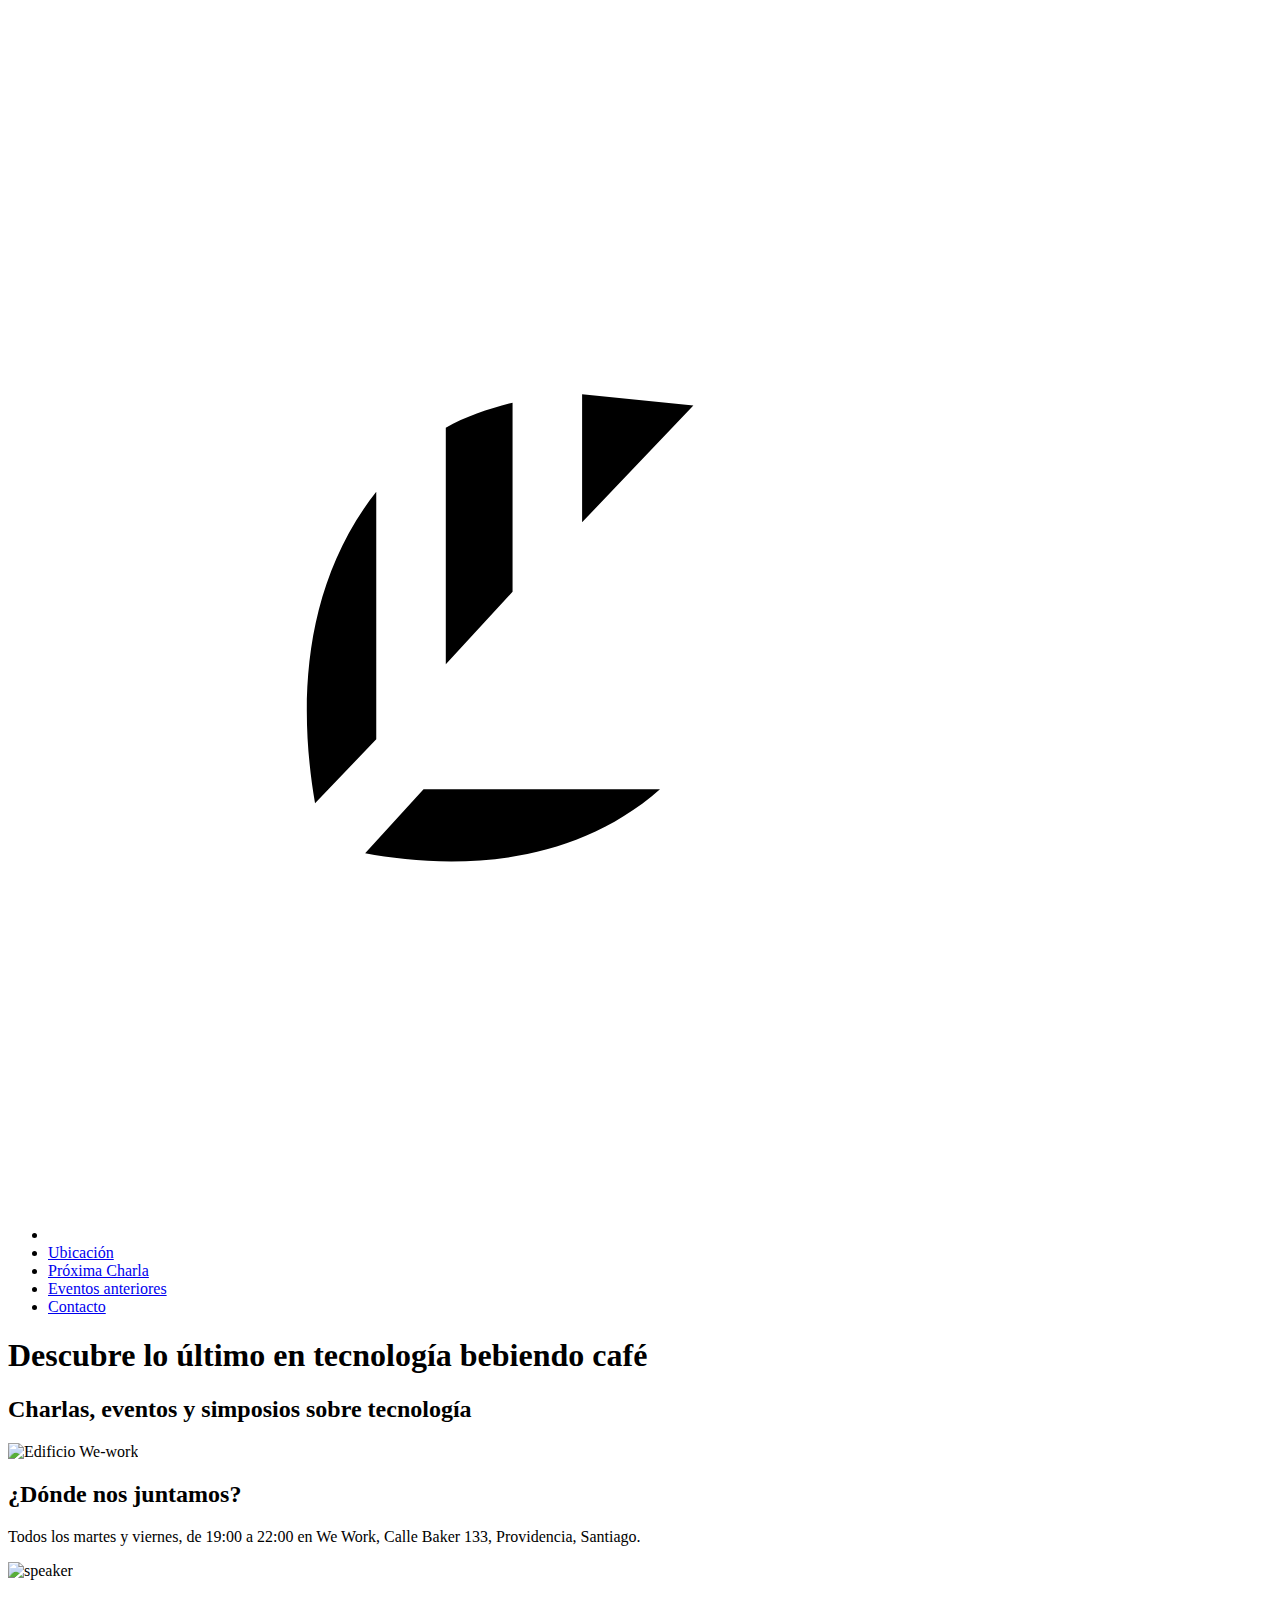
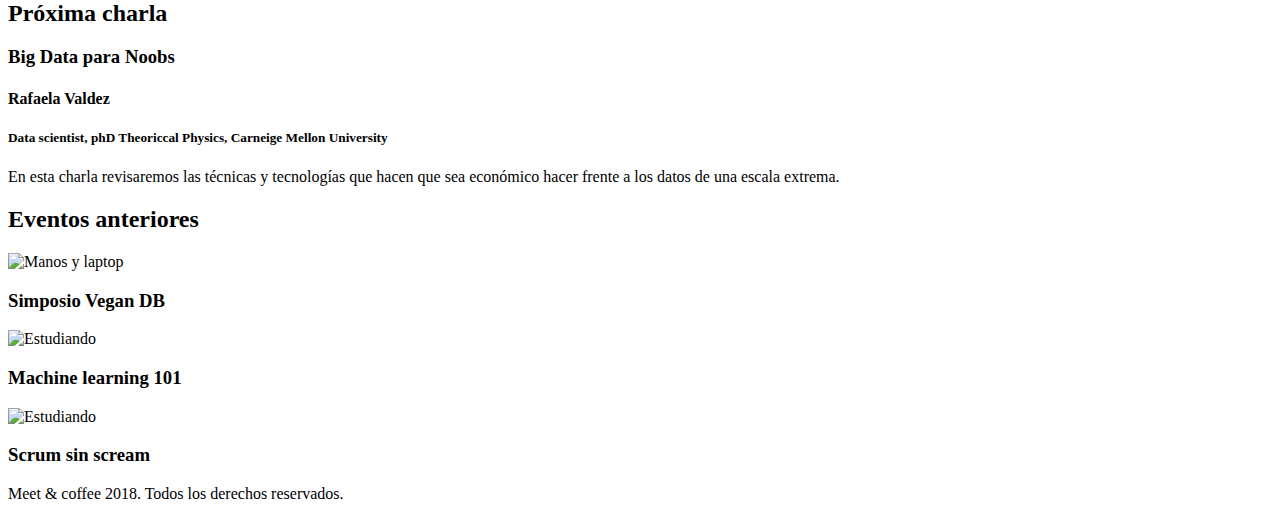
==== index.html @ 56f5ed04 "Add files via upload" ====
<!DOCTYPE html>
<html lang="en">

<head>
    <meta charset="UTF-8">
    <meta http-equiv="X-UA-Compatible" content="IE=edge">
    <meta name="viewport" content="width=device-width, initial-scale=1.0">
    <title>Meet & Coffee</title>
    <!-- <link href="https://fonts.googleapis.com/css2?family=Staatliches&display=swap" rel="stylesheet"> -->
    <link href="https://fonts.googleapis.com/css?family=Open+Sans:400,700,800" rel="stylesheet">
    <link rel="stylesheet" href="https://use.fontawesome.com/releases/v5.15.3/css/all.css" integrity="sha384-SZXxX4whJ79/gErwcOYf+zWLeJdY/qpuqC4cAa9rOGUstPomtqpuNWT9wdPEn2fk" crossorigin="anonymous">
    <link rel="preconnect" href="https://fonts.gstatic.com">
    <link rel="shortcut icon" type="image/png" href="./assets/img/favicon.png" />
    <link rel="stylesheet" href="assets/css/style.css">
    <meta name="author" content="Carlos Contreras A.">
    <meta name="description" content="Comparte tus conocimientos tomando café">
    <meta name="keywords" content="charlas, eventos, simposios, tecnología, co-work">
</head>


<body>

    <nav class="oscuro">
        <ul>
            <li class="icono">
                <a href="#inicio">
                    <svg xmlns="" viewBox="0 0 44 44"><path d="M11.8
                26l-2.2 2.3c-.5-2.9-.7-7.5 2.2-11.2V26zm-.4 4.1c2.7.5 7.2.7
                10.6-2.3h-8.5l-2.1
                2.3zm5.3-16.2c-.8.2-1.7.5-2.4.9v8.5l2.4-2.6v-6.8zm2.5-.3v4.6l4-4.2c-1.1-
                .3-2.5-.5-4-.4zM16 25.2h8.1c.4-.8.7-1.7.9-2.6h-6.6L16 25.2zm28-6.1V25c0
                4.3-3.3 7.8-7.4 7.8h-1.8v2.9c0 4.6-3.6 8.3-7.9 8.3h-19C3.6 44 0 40.3 0
                35.7V0h34.8v11.4h1.8c4.1 0 7.4 3.5 7.4
                7.7zm-16.2.9c.1-2.6-.4-5-.8-6.4-.2-.9-.4-1.4-.4-1.4s-.5-.2-1.4-.4c-1.4-.
                4-3.6-.9-6.1-.8-.8 0-1.7.1-2.5.3-.8.2-1.6.4-2.4.7-.9.4-1.7.8-2.5
                1.5-.6.5-1.1 1-1.6 1.6-4.5 5.4-3.4 12.5-2.6 15.5.2.9.4 1.4.4 1.4s.5.2
                1.4.4c2.8.8 9.6 2 14.7-2.7.6-.5 1.1-1.1 1.5-1.7.6-.8 1-1.7
                1.4-2.6.3-.8.5-1.7.7-2.6.1-1.1.2-1.9.2-2.8zm13.2-.9c0-2.6-2-4.6-4.4-4.6h
                -1.8v15.1h1.8c2.4 0 4.4-2.1 4.4-4.6v-5.9zM21 20h4.4c0-1.6-.1-3-.4-4.2L21
                20z"/></svg>
                </a>
            </li>
            <li><a href="#">Ubicación</a></li>
            <li><a href="#">Próxima Charla</a> </li>
            <li><a href="#">Eventos anteriores</a></li>
            <li><a href="#">Contacto</a></li>
        </ul>
    </nav>

    <header id="inicio" class="hero-section">
        <h1>Descubre lo último en tecnología bebiendo café</h1>
        <h2 id="subtitulo">Charlas, eventos y simposios sobre tecnología</h2>
    </header>

    <section id="Ubicación">
        <img src="assets/img/we-work.jpg" alt="Edificio We-work">
        <h2>¿Dónde nos juntamos?</h2>
        <p>Todos los martes y viernes, de 19:00 a 22:00 en We Work, Calle Baker 133, Providencia, Santiago.</p>
    </section>

    <section id="proxima-charla" class="sweet-brown">
        <div class="centrado">
            <img src="assets/img/speaker.jpg" alt="speaker" class="charla-speaker">
            <div class="charla-texto">
                <h2>Próxima charla</h2>
                <h3>Big Data para Noobs</h3>
                <h4>Rafaela Valdez</h4>
                <h5>Data scientist, phD Theoriccal Physics, Carneige Mellon University</h5>
                <p>En esta charla revisaremos las técnicas y tecnologías que hacen que sea económico hacer frente a los datos de una escala extrema.</p>
            </div>
        </div>
    </section>

    <section id="eventos">
        <h2>Eventos anteriores</h2>
        <article class="evento">
            <img src="assets/img/simposio-vegan.jpg" alt="Manos y laptop">
            <h3>Simposio Vegan DB</h3>
        </article>
        <article class="evento">
            <img src="assets/img/machine-learning.jpg" alt="Estudiando">
            <h3>Machine learning 101</h3>
        </article>
        <article class="evento">
            <img src="assets/img/scrum-sin-scream.jpg" alt="Estudiando">
            <h3>Scrum sin scream</h3>
        </article>
    </section>

    <footer id="contacto" class="oscuro">
        <a href="https://github.com" target="blank"><i class="fab fa-github-square fa-5x"></i></a>
        <a href="https://twitter.com" target="blank"><i class="fab fa-twitter-square fa-5x"></i></a>
        <a href="https://www.linkedin.com" target="blank"><i class="fab fa-linkedin fa-5x"></i></a>
        <p>Meet & coffee 2018. Todos los derechos reservados.</p>
    </footer>


</body>

</html>
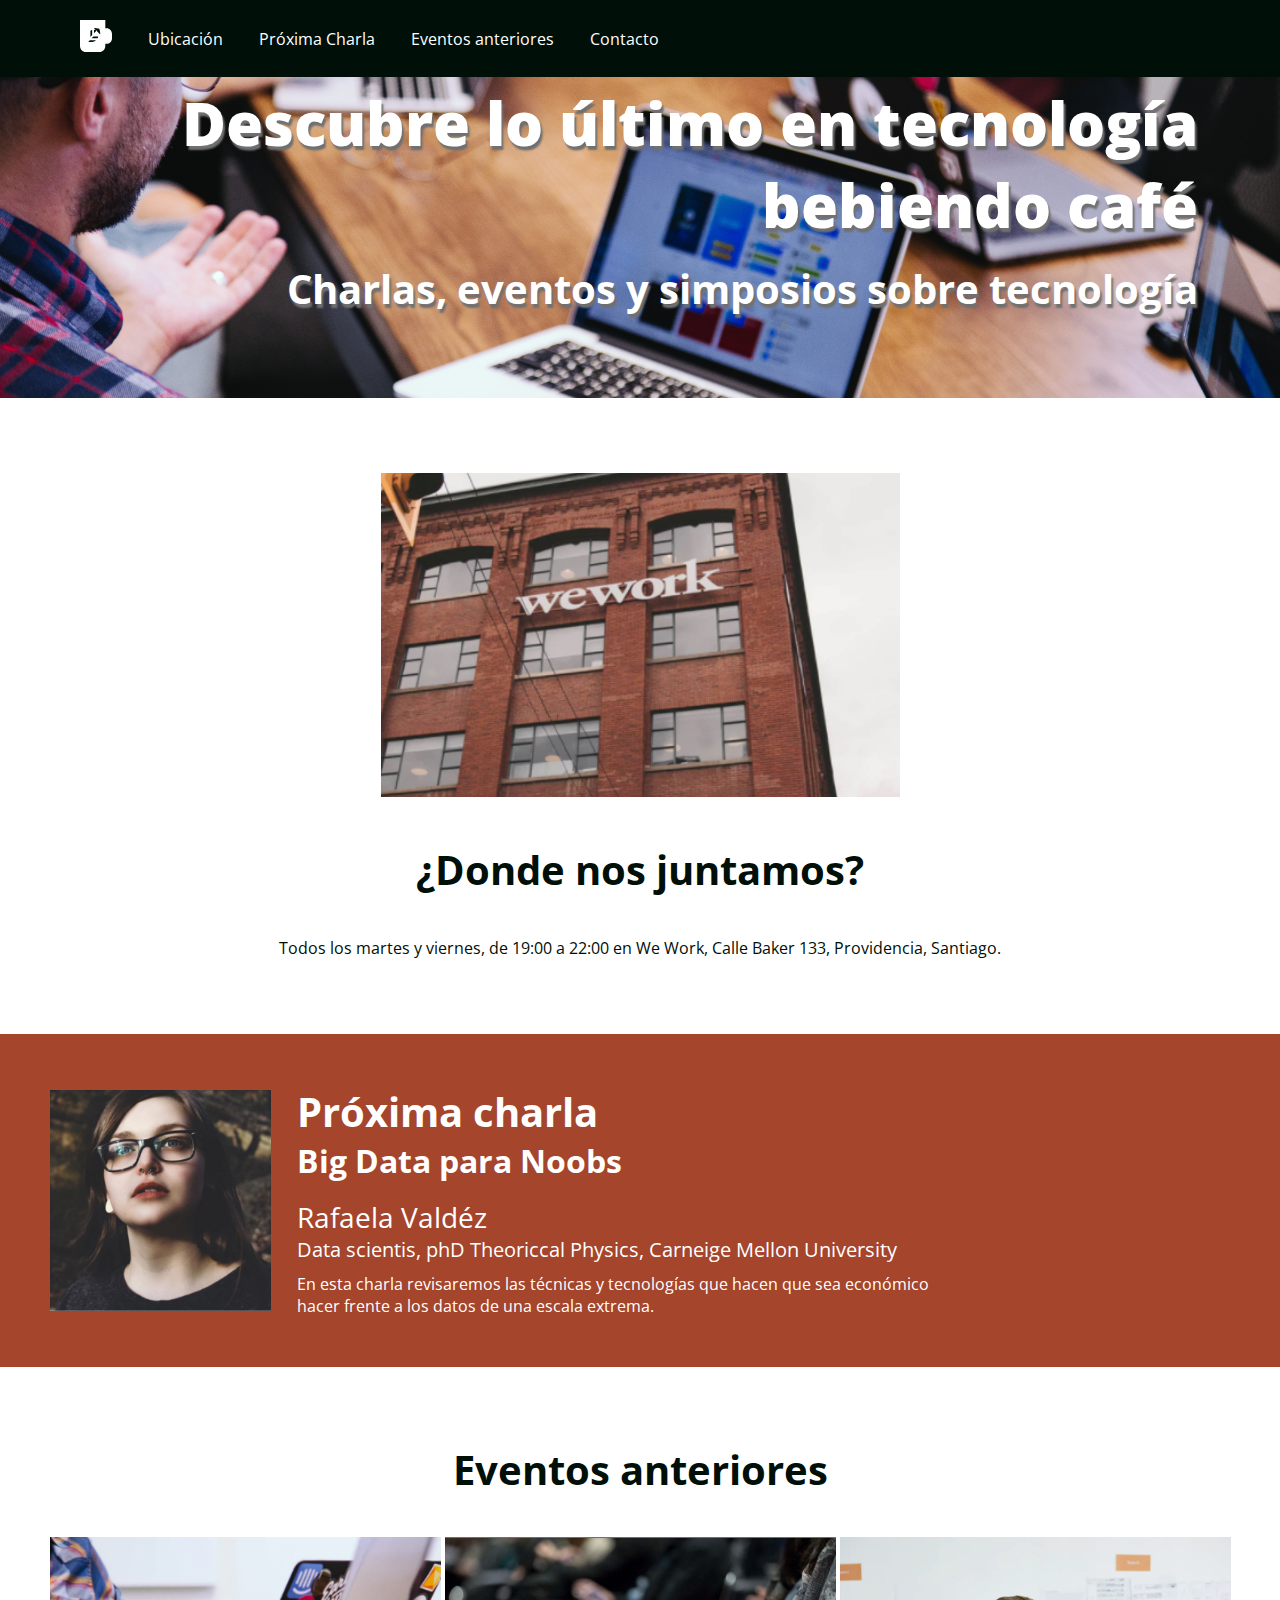
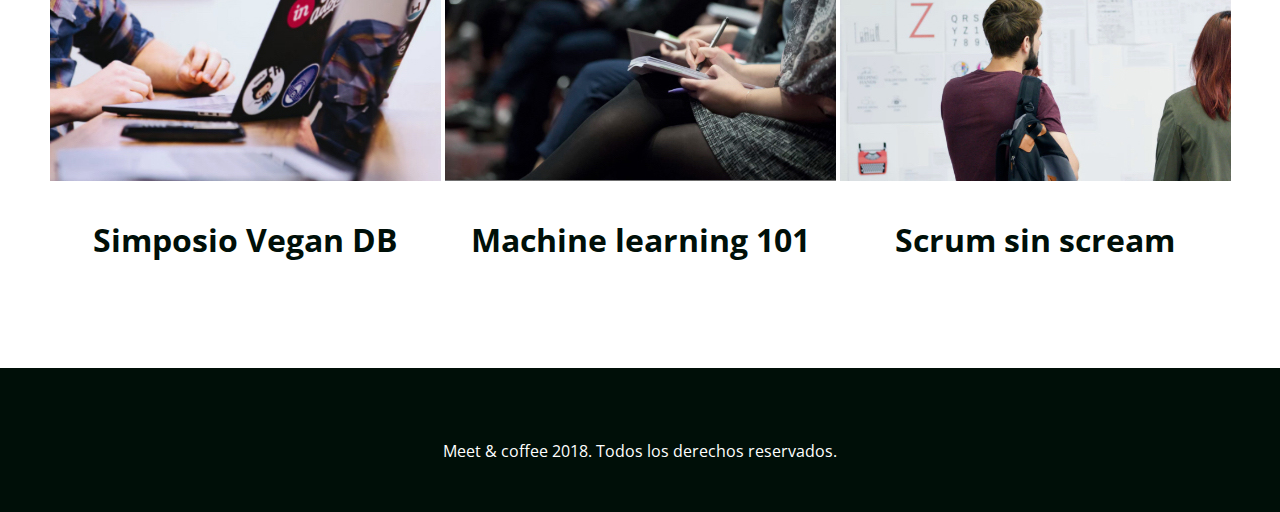
==== commit 3aa43bcb: "Meet & Coffee desde VSC" ====
--- a/index.html
+++ b/index.html
@@ -1,100 +1,93 @@
-<!DOCTYPE html>
-<html lang="en">
-
-<head>
-    <meta charset="UTF-8">
-    <meta http-equiv="X-UA-Compatible" content="IE=edge">
-    <meta name="viewport" content="width=device-width, initial-scale=1.0">
-    <title>Meet & Coffee</title>
-    <!-- <link href="https://fonts.googleapis.com/css2?family=Staatliches&display=swap" rel="stylesheet"> -->
-    <link href="https://fonts.googleapis.com/css?family=Open+Sans:400,700,800" rel="stylesheet">
-    <link rel="stylesheet" href="https://use.fontawesome.com/releases/v5.15.3/css/all.css" integrity="sha384-SZXxX4whJ79/gErwcOYf+zWLeJdY/qpuqC4cAa9rOGUstPomtqpuNWT9wdPEn2fk" crossorigin="anonymous">
-    <link rel="preconnect" href="https://fonts.gstatic.com">
-    <link rel="shortcut icon" type="image/png" href="./assets/img/favicon.png" />
-    <link rel="stylesheet" href="assets/css/style.css">
-    <meta name="author" content="Carlos Contreras A.">
-    <meta name="description" content="Comparte tus conocimientos tomando café">
-    <meta name="keywords" content="charlas, eventos, simposios, tecnología, co-work">
-</head>
-
-
-<body>
-
-    <nav class="oscuro">
-        <ul>
-            <li class="icono">
-                <a href="#inicio">
-                    <svg xmlns="" viewBox="0 0 44 44"><path d="M11.8
-                26l-2.2 2.3c-.5-2.9-.7-7.5 2.2-11.2V26zm-.4 4.1c2.7.5 7.2.7
-                10.6-2.3h-8.5l-2.1
-                2.3zm5.3-16.2c-.8.2-1.7.5-2.4.9v8.5l2.4-2.6v-6.8zm2.5-.3v4.6l4-4.2c-1.1-
-                .3-2.5-.5-4-.4zM16 25.2h8.1c.4-.8.7-1.7.9-2.6h-6.6L16 25.2zm28-6.1V25c0
-                4.3-3.3 7.8-7.4 7.8h-1.8v2.9c0 4.6-3.6 8.3-7.9 8.3h-19C3.6 44 0 40.3 0
-                35.7V0h34.8v11.4h1.8c4.1 0 7.4 3.5 7.4
-                7.7zm-16.2.9c.1-2.6-.4-5-.8-6.4-.2-.9-.4-1.4-.4-1.4s-.5-.2-1.4-.4c-1.4-.
-                4-3.6-.9-6.1-.8-.8 0-1.7.1-2.5.3-.8.2-1.6.4-2.4.7-.9.4-1.7.8-2.5
-                1.5-.6.5-1.1 1-1.6 1.6-4.5 5.4-3.4 12.5-2.6 15.5.2.9.4 1.4.4 1.4s.5.2
-                1.4.4c2.8.8 9.6 2 14.7-2.7.6-.5 1.1-1.1 1.5-1.7.6-.8 1-1.7
-                1.4-2.6.3-.8.5-1.7.7-2.6.1-1.1.2-1.9.2-2.8zm13.2-.9c0-2.6-2-4.6-4.4-4.6h
-                -1.8v15.1h1.8c2.4 0 4.4-2.1 4.4-4.6v-5.9zM21 20h4.4c0-1.6-.1-3-.4-4.2L21
-                20z"/></svg>
-                </a>
-            </li>
-            <li><a href="#">Ubicación</a></li>
-            <li><a href="#">Próxima Charla</a> </li>
-            <li><a href="#">Eventos anteriores</a></li>
-            <li><a href="#">Contacto</a></li>
-        </ul>
-    </nav>
-
-    <header id="inicio" class="hero-section">
-        <h1>Descubre lo último en tecnología bebiendo café</h1>
-        <h2 id="subtitulo">Charlas, eventos y simposios sobre tecnología</h2>
-    </header>
-
-    <section id="Ubicación">
-        <img src="assets/img/we-work.jpg" alt="Edificio We-work">
-        <h2>¿Dónde nos juntamos?</h2>
-        <p>Todos los martes y viernes, de 19:00 a 22:00 en We Work, Calle Baker 133, Providencia, Santiago.</p>
-    </section>
-
-    <section id="proxima-charla" class="sweet-brown">
-        <div class="centrado">
-            <img src="assets/img/speaker.jpg" alt="speaker" class="charla-speaker">
-            <div class="charla-texto">
-                <h2>Próxima charla</h2>
-                <h3>Big Data para Noobs</h3>
-                <h4>Rafaela Valdez</h4>
-                <h5>Data scientist, phD Theoriccal Physics, Carneige Mellon University</h5>
-                <p>En esta charla revisaremos las técnicas y tecnologías que hacen que sea económico hacer frente a los datos de una escala extrema.</p>
-            </div>
-        </div>
-    </section>
-
-    <section id="eventos">
-        <h2>Eventos anteriores</h2>
-        <article class="evento">
-            <img src="assets/img/simposio-vegan.jpg" alt="Manos y laptop">
-            <h3>Simposio Vegan DB</h3>
-        </article>
-        <article class="evento">
-            <img src="assets/img/machine-learning.jpg" alt="Estudiando">
-            <h3>Machine learning 101</h3>
-        </article>
-        <article class="evento">
-            <img src="assets/img/scrum-sin-scream.jpg" alt="Estudiando">
-            <h3>Scrum sin scream</h3>
-        </article>
-    </section>
-
-    <footer id="contacto" class="oscuro">
-        <a href="https://github.com" target="blank"><i class="fab fa-github-square fa-5x"></i></a>
-        <a href="https://twitter.com" target="blank"><i class="fab fa-twitter-square fa-5x"></i></a>
-        <a href="https://www.linkedin.com" target="blank"><i class="fab fa-linkedin fa-5x"></i></a>
-        <p>Meet & coffee 2018. Todos los derechos reservados.</p>
-    </footer>
-
-
-</body>
-
+<!DOCTYPE html>
+<html lang="en">
+
+<head>
+    <title>Meet&Coffee</title>
+    <meta charset="UTF-8">
+    <link rel="shortcut icon" type="image/png" href="./assets/img/favicon.png" />
+    <link rel="stylesheet" href="assets/css/style.css">
+    <link href="https://fonts.googleapis.com/css?family=Open+Sans:400,700,800" rel="stylesheet">
+    <link rel="stylesheet" href="https://use.fontawesome.com/releases/v5.15.3/css/all.css" integrity="sha384-SZXxX4whJ79/gErwcOYf+zWLeJdY/qpuqC4cAa9rOGUstPomtqpuNWT9wdPEn2fk" crossorigin="anonymous">
+    <meta http-equiv="X-UA-Compatible" content="IE=edge">
+    <meta name="viewport" content="width=device-width, initial-scale=1.0">
+    <meta name="author" content="Carlos Contreras A.">
+    <meta name="description" content="Comparte tus conocimientos tomando café">
+    <meta name="keywords" content="charlas, eventos, simposios, tecnología, co-work">
+</head>
+
+<body>
+    <nav class="oscuro">
+        <ul>
+            <li class="icono">
+                <a href="#inicio">
+                    <svg xmlns="" viewBox="0 0 44 44"><path d="M11.8 26l-2.2
+       2.3c-.5-2.9-.7-7.5 2.2-11.2V26zm-.4 4.1c2.7.5 7.2.7 10.6-2.3h-8.5l-2.1
+       2.3zm5.3-16.2c-.8.2-1.7.5-2.4.9v8.5l2.4-2.6v-6.8zm2.5-.3v4.6l4-4.2c-1.1-.3-2.5-.5-4-.4zM
+       16 25.2h8.1c.4-.8.7-1.7.9-2.6h-6.6L16 25.2zm28-6.1V25c0 4.3-3.3 7.8-7.4 7.8h-1.8v2.9c0
+       4.6-3.6 8.3-7.9 8.3h-19C3.6 44 0 40.3 0 35.7V0h34.8v11.4h1.8c4.1 0 7.4 3.5 7.4
+       7.7zm-16.2.9c.1-2.6-.4-5-.8-6.4-.2-.9-.4-1.4-.4-1.4s-.5-.2-1.4-.4c-1.4-.4-3.6-.9-6.1-.8-
+       .8 0-1.7.1-2.5.3-.8.2-1.6.4-2.4.7-.9.4-1.7.8-2.5 1.5-.6.5-1.1 1-1.6 1.6-4.5 5.4-3.4
+       12.5-2.6 15.5.2.9.4 1.4.4 1.4s.5.2 1.4.4c2.8.8 9.6 2 14.7-2.7.6-.5 1.1-1.1 1.5-1.7.6-.8
+       1-1.7
+       1.4-2.6.3-.8.5-1.7.7-2.6.1-1.1.2-1.9.2-2.8zm13.2-.9c0-2.6-2-4.6-4.4-4.6h-1.8v15.1h1.8c2.
+       4 0 4.4-2.1 4.4-4.6v-5.9zM21 20h4.4c0-1.6-.1-3-.4-4.2L21 20z"/></svg>
+                </a>
+            </li>
+            <li><a href="#ubicacion">Ubicación</a></li>
+            <li><a href="#proxima-charla">Próxima Charla</a> </li>
+            <li><a href="#eventos">Eventos anteriores</a></li>
+            <li><a href="#contacto">Contacto</a></li>
+        </ul>
+    </nav>
+
+    <header id="inicio" class="hero-section">
+        <h1>Descubre lo último en tecnología bebiendo café</h1>
+        <h2 id="subtitulo">Charlas, eventos y simposios sobre tecnología</h2>
+    </header>
+
+    <section id="ubicacion">
+        <img src="assets/img/we-work.jpg" alt="We work location">
+        <h2>¿Donde nos juntamos?</h2>
+        <p>Todos los martes y viernes, de 19:00 a 22:00 en We Work, Calle Baker 133, Providencia, Santiago.</p>
+    </section>
+
+    <section id="proxima-charla" class="sweet-brown">
+        <div class="centrado">
+            <img src="assets/img/speaker.jpg" alt="speaker" class="charla-speaker">
+            <div class="charla-texto">
+                <h2>Próxima charla</h2>
+                <h3>Big Data para Noobs</h3>
+                <h4>Rafaela Valdéz</h4>
+                <h5>Data scientis, phD Theoriccal Physics, Carneige Mellon University</h5>
+                <p>En esta charla revisaremos las técnicas y tecnologías que hacen que sea económico hacer frente a los datos de una escala extrema.</p>
+            </div>
+        </div>
+    </section>
+
+    <section id="eventos">
+        <h2>Eventos anteriores</h2>
+        <article class="evento">
+            <a href="./evento01.html"><img src="assets/img/simposio-vegan.jpg" alt="Events simposio vegan" class="evento-imagen"></a>
+            <h3>Simposio Vegan DB</h3>
+        </article>
+        <article class="evento">
+            <img src="assets/img/machine-learning.jpg" alt="machine-learning" class="evento-imagen">
+            <h3>Machine learning 101</h3>
+        </article>
+        <article class="evento">
+            <img src="assets/img/scrum-sin-scream.jpg" alt="scrum-sin-scream" class="evento-imagen">
+            <h3>Scrum sin scream</h3>
+        </article>
+    </section>
+
+    <footer id="contacto" class="oscuro">
+        <a href="https://github.com" target="blank"><i class="fab fa-github-square fa-5x"></i></a>
+        <a href="https://twitter.com" target="blank"><i class="fab fa-twitter-square fa-5x"></i></a>
+        <a href="https://www.linkedin.com" target="blank"><i class="fab fa-linkedin fa-5x"></i></a>
+        <p>Meet & coffee 2018. Todos los derechos reservados.</p>
+    </footer>
+
+</body>
+
+
 </html>--- a/assets/css/style.css
+++ b/assets/css/style.css
@@ -0,0 +1,199 @@
+body * {
+    margin: 0;
+    border: 0;
+    padding: 0;
+}
+
+body {
+    text-align: center;
+    color: #000f08;
+    font-family: 'Open Sans', sans-serif;
+    margin: 0;
+    font-family: 'Open Sans', sans-serif;
+}
+
+.icono {
+    width: 2rem;
+}
+
+.icono svg {
+    fill: #ffffff;
+}
+
+.oscuro {
+    background: #000f08;
+}
+
+.oscuro a {
+    color: #ffffff;
+    text-decoration: none;
+    border: 0;
+}
+
+.sweet-brown {
+    text-align: left;
+    background: #a4452c;
+    color: #ffffff;
+    padding: 50px;
+    white-space: nowrap;
+}
+
+.hero-section {
+    text-align: right;
+    background-image: url('../img/bg-hero.png');
+    background-repeat: no-repeat;
+    background-size: cover;
+    color: #ffffff;
+    text-shadow: 0.125em 0.25em 0.125em #707070;
+    padding: 5.125rem 5.125rem;
+}
+
+.vegan-section {
+    text-align: right;
+    background-size: cover;
+    color: #ffffff;
+    text-shadow: 0.125em 0.25em 0.125em #707070;
+    padding: 2.125rem 2.125rem;
+}
+
+.vegan {
+    top: 15px;
+    left: 418px;
+    width: 1085px;
+    height: 459px;
+}
+
+.vegan.h2 {
+    text-align: right;
+    font-weight: 700;
+    font-size: 2.5em;
+}
+
+section,
+footer {
+    margin-top: 75px;
+}
+
+footer {
+    padding: 50px;
+    color: white;
+}
+
+footer i {
+    margin: 0 0.25em 0.5em 0.25em;
+}
+
+div {
+    display: inline-block;
+}
+
+.charla-speaker,
+.charla-texto,
+.evento {
+    display: inline-block;
+}
+
+.centrado {
+    width: 75%;
+    margin: 0 auto;
+}
+
+.charla-speaker {
+    width: 25%;
+    vertical-align: middle;
+}
+
+.charla-texto {
+    width: 72.5%;
+    vertical-align: middle;
+    margin-left: 2.5%;
+    white-space: normal;
+}
+
+h1 {
+    font-weight: 800;
+    font-size: 3.75em;
+    margin-bottom: 0.25em;
+}
+
+h2 {
+    font-weight: 700;
+    font-size: 2.5em;
+}
+
+h3 {
+    font-size: 2em;
+}
+
+h4 {
+    font-size: 1.75em;
+}
+
+h5 {
+    font-size: 1.25em;
+}
+
+.subtitulo {
+    font-weight: 400;
+}
+
+.subtitulo,
+h4,
+h5 {
+    font-weight: 400;
+}
+
+#ubicacion h2 {
+    margin: 1em auto;
+}
+
+.sweet-brown h3,
+.sweet-brown h5 {
+    margin-bottom: 0.5em;
+}
+
+#eventos h2 {
+    margin-bottom: 1em;
+}
+
+#eventos h3 {
+    margin: 1em auto;
+}
+
+.evento-imagen {
+    white-space: normal;
+}
+
+nav {
+    text-align: left;
+    padding: 1.25rem 4rem;
+    position: fixed;
+    width: 100vw;
+}
+
+nav ul {
+    list-style-type: none;
+}
+
+nav ul li {
+    display: inline-block;
+    margin: 0 1em;
+    vertical-align: middle;
+}
+
+.simposio,
+.texto-vegan {
+    text-align: justify;
+}
+
+.texto-vegan {
+    font-weight: 400;
+    font-size: 1.75em;
+}
+
+.vegan-imagen {
+    top: 328px;
+    left: 418px;
+    width: 1085px;
+    height: 565px;
+}